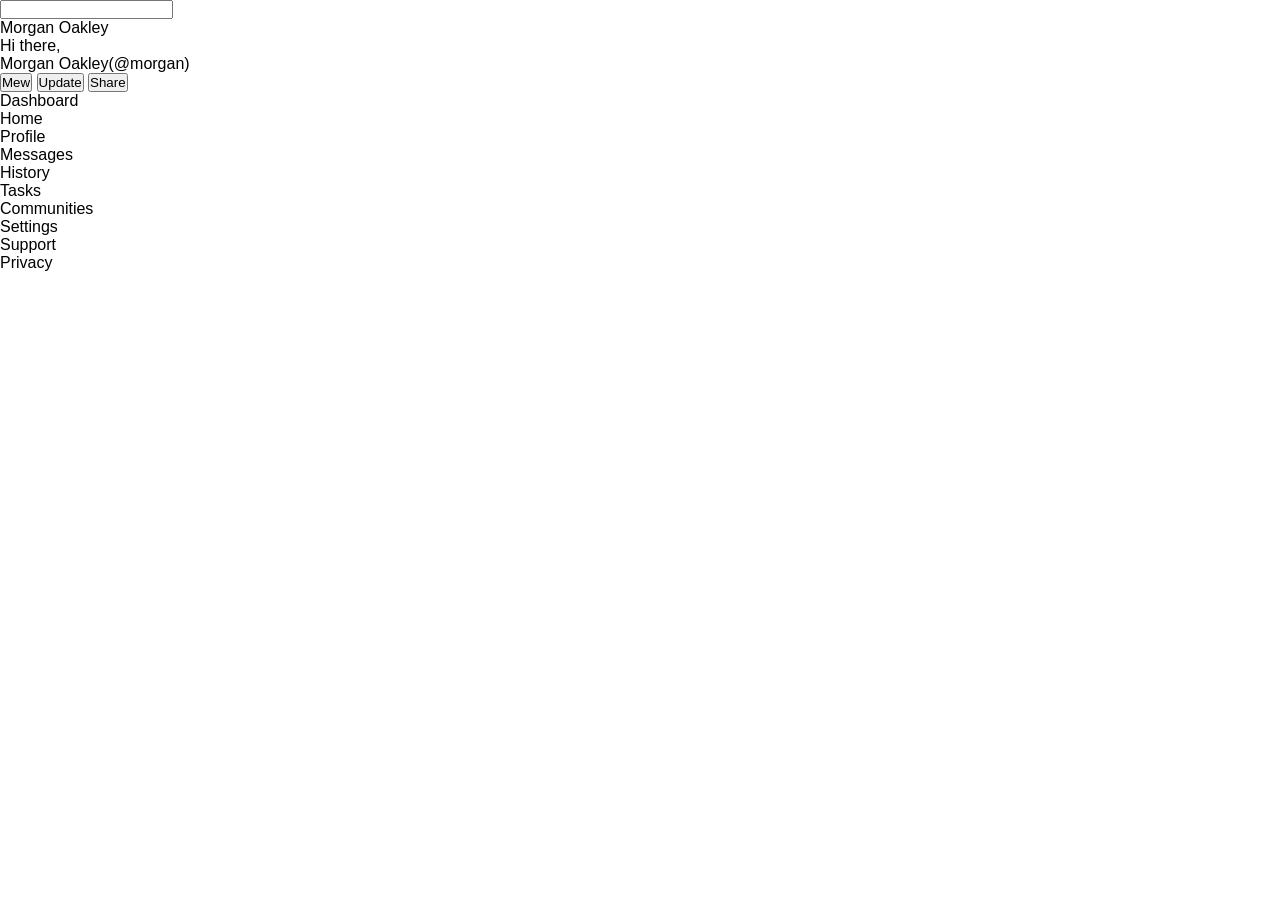
==== dashboard.html @ e3894e98 "Add html elements for header and sidebar." ====
<!DOCTYPE html>
<html lang="en">

<head>
    <meta charset="UTF-8">
    <meta http-equiv="X-UA-Compatible" content="IE=edge">
    <meta name="viewport" content="width=device-width, initial-scale=1.0">
    <title>Admin Dashboard</title>
    <link rel="stylesheet" href="style.css">
</head>

<body>
    <div class="container">
        <header>
            <div class="upperpart">
                <div class="upper-left">
                    <label for="searchbar"></label>
                    <input type="text" name="searchbar" id="searchbar">
                </div>
                <div class="upper-right">
                    <div class="notification"></div>
                    <div class="profilePic"></div>
                    <p>Morgan Oakley</p>
                </div>
            </div>
            <div class="lowerpart">
                <div class="lower-left">
                    <div class="bigger-profilePic"></div>
                    <div class="userName">
                        <p>Hi there,</p>
                        <p>Morgan Oakley(@morgan)</p>
                    </div>
                </div>
                <div class="lower-right">
                    <button>Mew</button>
                    <button>Update</button>
                    <button>Share</button>
                </div>
            </div>
        </header>
        <aside>
            <div class="dashboard">
                <div class="logo"></div>
                <p>Dashboard</p>
            </div>
            <div class="user-options">
                <div class="home">
                    <div class="home-logo"></div>
                    <p>Home</p>
                </div>
                <div class="profile">
                    <div class="profile-logo"></div>
                    <p>Profile</p>
                </div>
                <div class="messages">
                    <div class="messages-logo"></div>
                    <p>Messages</p>
                </div>
                <div class="history">
                    <div class="history-logo"></div>
                    <p>History</p>
                </div>
                <div class="tasks">
                    <div class="tasks-logo"></div>
                    <p>Tasks</p>
                </div>
                <div class="communities">
                    <div class="communities"></div>
                    <p>Communities</p>
                </div>
            </div>
            <div class="user-settings">
                <div class="settings">
                    <div class="settings-logo"></div>
                    <p>Settings</p>
                </div>
                <div class="support">
                    <div class="support-logo"></div>
                    <p>Support</p>
                </div>
                <div class="privacy">
                    <div class="privacy-logo"></div>
                    <p>Privacy</p>
                </div>
            </div>
        </aside>
        <main></main>
    </div>
</body>

</html>
---- style.css ----
*{
    margin: 0;
    padding: 0;
}
body{
    font-family: 'Roboto',sans-serif;
    font-size: 1rem;
}
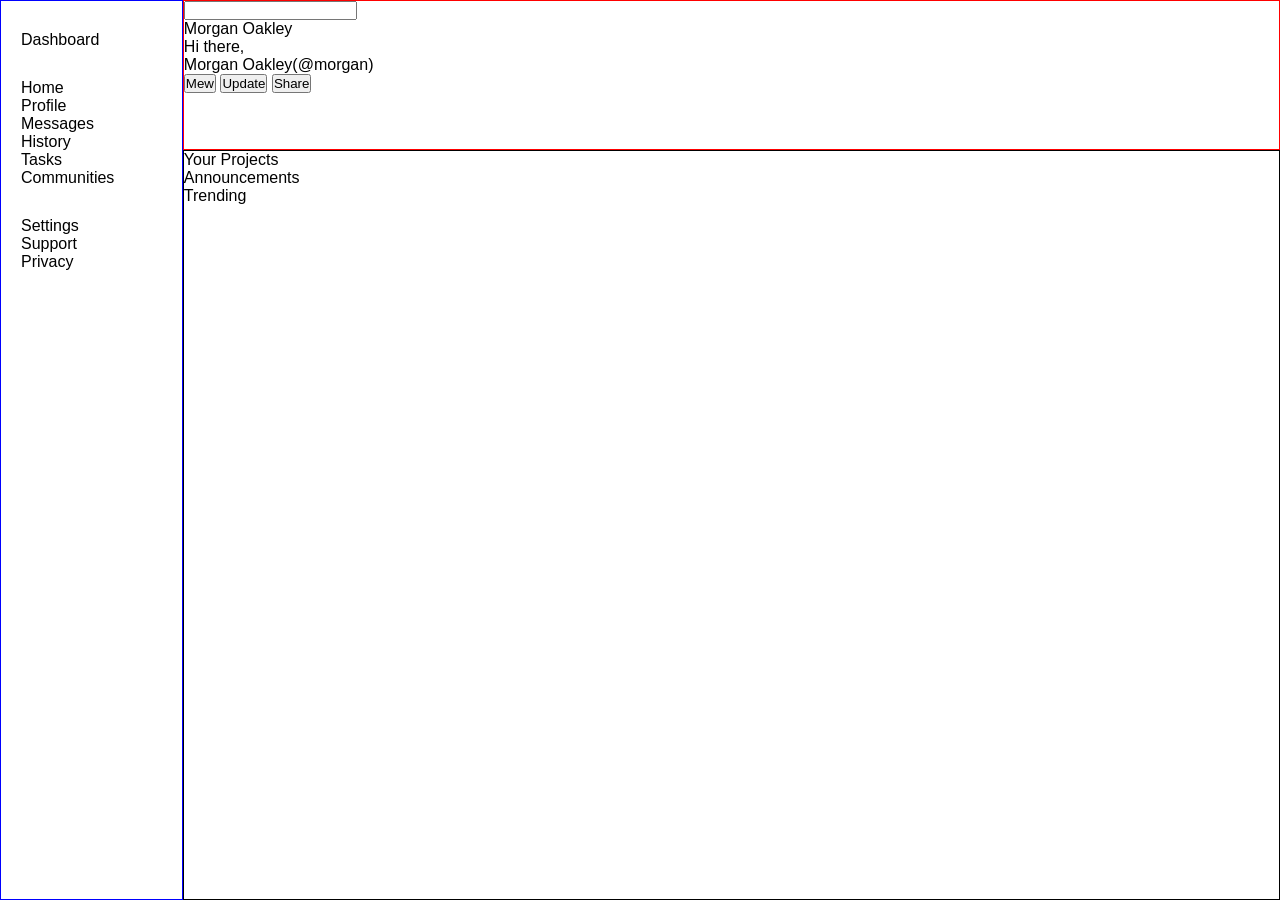
==== commit 07633a1f: "Make basic page structure using grid." ====
--- a/dashboard.html
+++ b/dashboard.html
@@ -39,52 +39,76 @@
             </div>
         </header>
         <aside>
-            <div class="dashboard">
-                <div class="logo"></div>
-                <p>Dashboard</p>
-            </div>
-            <div class="user-options">
-                <div class="home">
-                    <div class="home-logo"></div>
-                    <p>Home</p>
+            <div class="aside-container">
+                <div class="dashboard">
+                    <div class="logo"></div>
+                    <p>Dashboard</p>
                 </div>
-                <div class="profile">
-                    <div class="profile-logo"></div>
-                    <p>Profile</p>
+                <div class="user-options">
+                    <div class="home">
+                        <div class="home-logo"></div>
+                        <p>Home</p>
+                    </div>
+                    <div class="profile">
+                        <div class="profile-logo"></div>
+                        <p>Profile</p>
+                    </div>
+                    <div class="messages">
+                        <div class="messages-logo"></div>
+                        <p>Messages</p>
+                    </div>
+                    <div class="history">
+                        <div class="history-logo"></div>
+                        <p>History</p>
+                    </div>
+                    <div class="tasks">
+                        <div class="tasks-logo"></div>
+                        <p>Tasks</p>
+                    </div>
+                    <div class="communities">
+                        <div class="communities"></div>
+                        <p>Communities</p>
+                    </div>
                 </div>
-                <div class="messages">
-                    <div class="messages-logo"></div>
-                    <p>Messages</p>
-                </div>
-                <div class="history">
-                    <div class="history-logo"></div>
-                    <p>History</p>
-                </div>
-                <div class="tasks">
-                    <div class="tasks-logo"></div>
-                    <p>Tasks</p>
-                </div>
-                <div class="communities">
-                    <div class="communities"></div>
-                    <p>Communities</p>
-                </div>
-            </div>
-            <div class="user-settings">
-                <div class="settings">
-                    <div class="settings-logo"></div>
-                    <p>Settings</p>
-                </div>
-                <div class="support">
-                    <div class="support-logo"></div>
-                    <p>Support</p>
-                </div>
-                <div class="privacy">
-                    <div class="privacy-logo"></div>
-                    <p>Privacy</p>
+                <div class="user-settings">
+                    <div class="settings">
+                        <div class="settings-logo"></div>
+                        <p>Settings</p>
+                    </div>
+                    <div class="support">
+                        <div class="support-logo"></div>
+                        <p>Support</p>
+                    </div>
+                    <div class="privacy">
+                        <div class="privacy-logo"></div>
+                        <p>Privacy</p>
+                    </div>
                 </div>
             </div>
         </aside>
-        <main></main>
+        <main>
+            <div class="center-content">
+                <p>Your Projects</p>
+                <div class="center-grid">
+                    <div class="gridbox-1"></div>
+                    <div class="gridbox-2"></div>
+                    <div class="gridbox-3"></div>
+                    <div class="gridbox-4"></div>
+                    <div class="gridbox-5"></div>
+                    <div class="gridbox-6"></div>
+                </div>
+            </div>
+            <div class="cards">
+                <div class="card-1">
+                    <p>Announcements</p>
+                    <div></div>
+                </div>
+                <div class="card-2">
+                    <p>Trending</p>
+                    <div></div>
+                </div>
+            </div>
+        </main>
     </div>
 </body>
 
--- a/style.css
+++ b/style.css
@@ -2,7 +2,37 @@
     margin: 0;
     padding: 0;
 }
+:root{
+    height: 100%;
+}
 body{
     font-family: 'Roboto',sans-serif;
     font-size: 1rem;
+    height: 100%;
 }
+.container{
+    display: grid;
+    grid-template-columns: 1fr 6fr;
+    grid-template-rows: 1fr 5fr;
+    height: 100%;
+    width: 100%;
+}
+header{
+    border: 1px solid red;
+    grid-column: 2/3;
+}
+aside{
+    border: 1px solid blue;
+    grid-column: 1/2;
+    grid-row: 1/3;
+    padding-top: 30px;
+    padding-left: 20px;
+}
+main{
+    border: 1px solid black;
+}
+.aside-container{
+    height: 20%;
+    display: grid;
+    gap: 30px;
+}
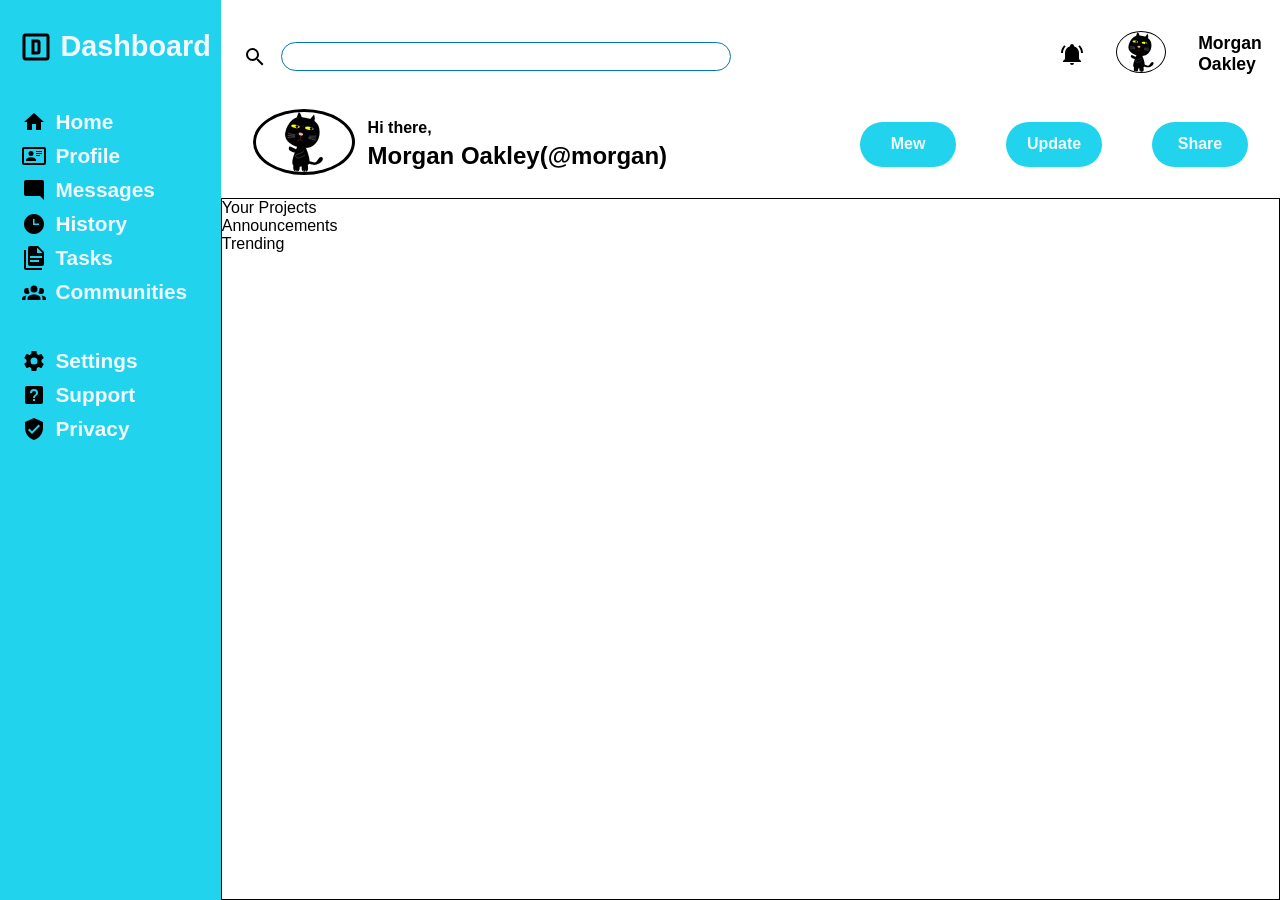
==== commit a659e989: "Style sidebar and header, form internal grid layouts." ====
--- a/dashboard.html
+++ b/dashboard.html
@@ -14,18 +14,18 @@
         <header>
             <div class="upperpart">
                 <div class="upper-left">
-                    <label for="searchbar"></label>
+                    <label for="searchbar"><img src="magnify.svg" alt="search"></label>
                     <input type="text" name="searchbar" id="searchbar">
                 </div>
                 <div class="upper-right">
-                    <div class="notification"></div>
-                    <div class="profilePic"></div>
+                    <div class="notification"><img src="bell-ring.svg" alt="notification"></div>
+                    <div class="profilePic"><img src="blackcat.svg" alt="profileImg"></div>
                     <p>Morgan Oakley</p>
                 </div>
             </div>
             <div class="lowerpart">
                 <div class="lower-left">
-                    <div class="bigger-profilePic"></div>
+                    <div class="bigger-profilePic"><img src="blackcat.svg" alt="bigprofileImg"></div>
                     <div class="userName">
                         <p>Hi there,</p>
                         <p>Morgan Oakley(@morgan)</p>
@@ -41,46 +41,46 @@
         <aside>
             <div class="aside-container">
                 <div class="dashboard">
-                    <div class="logo"></div>
+                    <img src="alpha-d-box-outline.svg" alt="dashboard">
                     <p>Dashboard</p>
                 </div>
                 <div class="user-options">
                     <div class="home">
-                        <div class="home-logo"></div>
+                        <img src="home.svg" alt="home">
                         <p>Home</p>
                     </div>
                     <div class="profile">
-                        <div class="profile-logo"></div>
+                        <img src="card-account-details-outline.svg" alt="profile">
                         <p>Profile</p>
                     </div>
                     <div class="messages">
-                        <div class="messages-logo"></div>
+                        <img src="message-reply.svg" alt="message">
                         <p>Messages</p>
                     </div>
                     <div class="history">
-                        <div class="history-logo"></div>
+                        <img src="clock-time-three.svg" alt="history">
                         <p>History</p>
                     </div>
                     <div class="tasks">
-                        <div class="tasks-logo"></div>
+                        <img src="file-document-multiple.svg" alt="tasks">
                         <p>Tasks</p>
                     </div>
                     <div class="communities">
-                        <div class="communities"></div>
+                        <img src="account-group.svg" alt="communities">
                         <p>Communities</p>
                     </div>
                 </div>
                 <div class="user-settings">
                     <div class="settings">
-                        <div class="settings-logo"></div>
+                        <img src="cog.svg" alt="settings">
                         <p>Settings</p>
                     </div>
                     <div class="support">
-                        <div class="support-logo"></div>
+                        <img src="help-box.svg" alt="support">
                         <p>Support</p>
                     </div>
                     <div class="privacy">
-                        <div class="privacy-logo"></div>
+                        <img src="shield-check.svg" alt="privacy">
                         <p>Privacy</p>
                     </div>
                 </div>
--- a/style.css
+++ b/style.css
@@ -18,15 +18,18 @@
     width: 100%;
 }
 header{
-    border: 1px solid red;
     grid-column: 2/3;
+    padding: 1.2rem 2rem;
+    display: grid;
+    grid-template-rows: 1fr 1fr;
+    gap: 20px;
 }
 aside{
-    border: 1px solid blue;
     grid-column: 1/2;
     grid-row: 1/3;
-    padding-top: 30px;
-    padding-left: 20px;
+    padding-top: 1.8rem;
+    padding-left: 1.4rem;
+    background-color: #22d3ee;
 }
 main{
     border: 1px solid black;
@@ -34,5 +37,128 @@
 .aside-container{
     height: 20%;
     display: grid;
-    gap: 30px;
+    gap: 45px;
+}
+.upperpart{
+    display: grid;
+    grid-template-columns: repeat(4,1fr);
+    align-items: center;
+}
+.upper-left{
+    /* width: min(650px, 70%); */
+    grid-column: 1/4;
+    align-items: center;
+}
+.profilePic > img{
+    height: 2.5rem;
+    width: 3rem;
+    border: 1px solid black;
+    border-radius: 50%;
+}
+.upper-right{
+    width: 70%;
+    display: grid;
+    grid-template-columns: 1fr 1fr 5fr;
+    align-items: center;
+    justify-content: center;
+    gap: 2rem;
+    justify-self: end;
+}
+.notification{
+    display: grid;
+    align-items: center;
+}
+.upper-right>p{
+    font-size: 1.1rem;
+    font-weight: 700;
+}
+.bigger-profilePic>img{
+    height: calc(2.5rem * 1.5);
+    width: calc(3rem * 2);
+    border: 3px solid black;
+    border-radius: 50%;
+}
+.lowerpart{
+    display: grid;
+    grid-template-columns: repeat(4,1fr);
+}
+.lower-right{
+    grid-column: 4/5;
+    place-self: center;
+    display: grid;
+    grid-template-columns: repeat(3,1fr);
+    gap: 50px;
+}
+.lower-left{
+    display: grid;
+    grid-template-columns: 1fr 10fr;
+    grid-column: 1/4;
+    align-items: center;
+    gap: 0.8rem;
+}
+.userName{
+    display: grid;
+    gap: 5px;
+}
+.upper-left>input{
+    width: 60%;
+    height: 3vh;
+    outline: none !important;
+    border: 1px solid #0077b6;
+    border-radius: 20px;
+
+}
+.upper-left>label>img{
+    position: relative;
+    top: 8px;
+    right: 10px;
+}
+.aside-container img{
+    color: #f0f9ff;
+}
+.home,.profile,.messages,.history,.tasks,.communities,.settings,.support,.privacy{
+    display: grid;
+    grid-template-columns: 1fr 5fr;
+    align-items: center;
+    font-size: 1.3rem;
+    color: #f0f9ff;
+    font-weight: 700;
+}
+.dashboard{
+    display: grid;
+    grid-template-columns: 1fr 5fr;
+    align-items: center;
+    font-size: 1.8rem;
+    color: #f0f9ff;
+    font-weight: 700;
+}
+.dashboard>img{
+    width: 3rem;
+    height: 4vh;
+}
+.dashboard>p,.dashboard>img{
+    position: relative;
+    right: 10px;
+}
+.user-options,.user-settings{
+    display: grid;
+    gap: 10px;
+}
+.userName>p:first-of-type{
+    font-weight: 700;
+}
+.userName>p:last-of-type{
+    font-size: 1.5rem;
+    font-weight: 700;
+}
+.lower-right>button{
+    font-size: 1rem;
+    color: #f0f9ff;
+    width: 6rem;
+    height: 5vh;
+    font-weight: 700;
+    outline: none;
+    border: none;
+    background-color: #22d3ee;
+    border-radius: 1.5rem;
 }
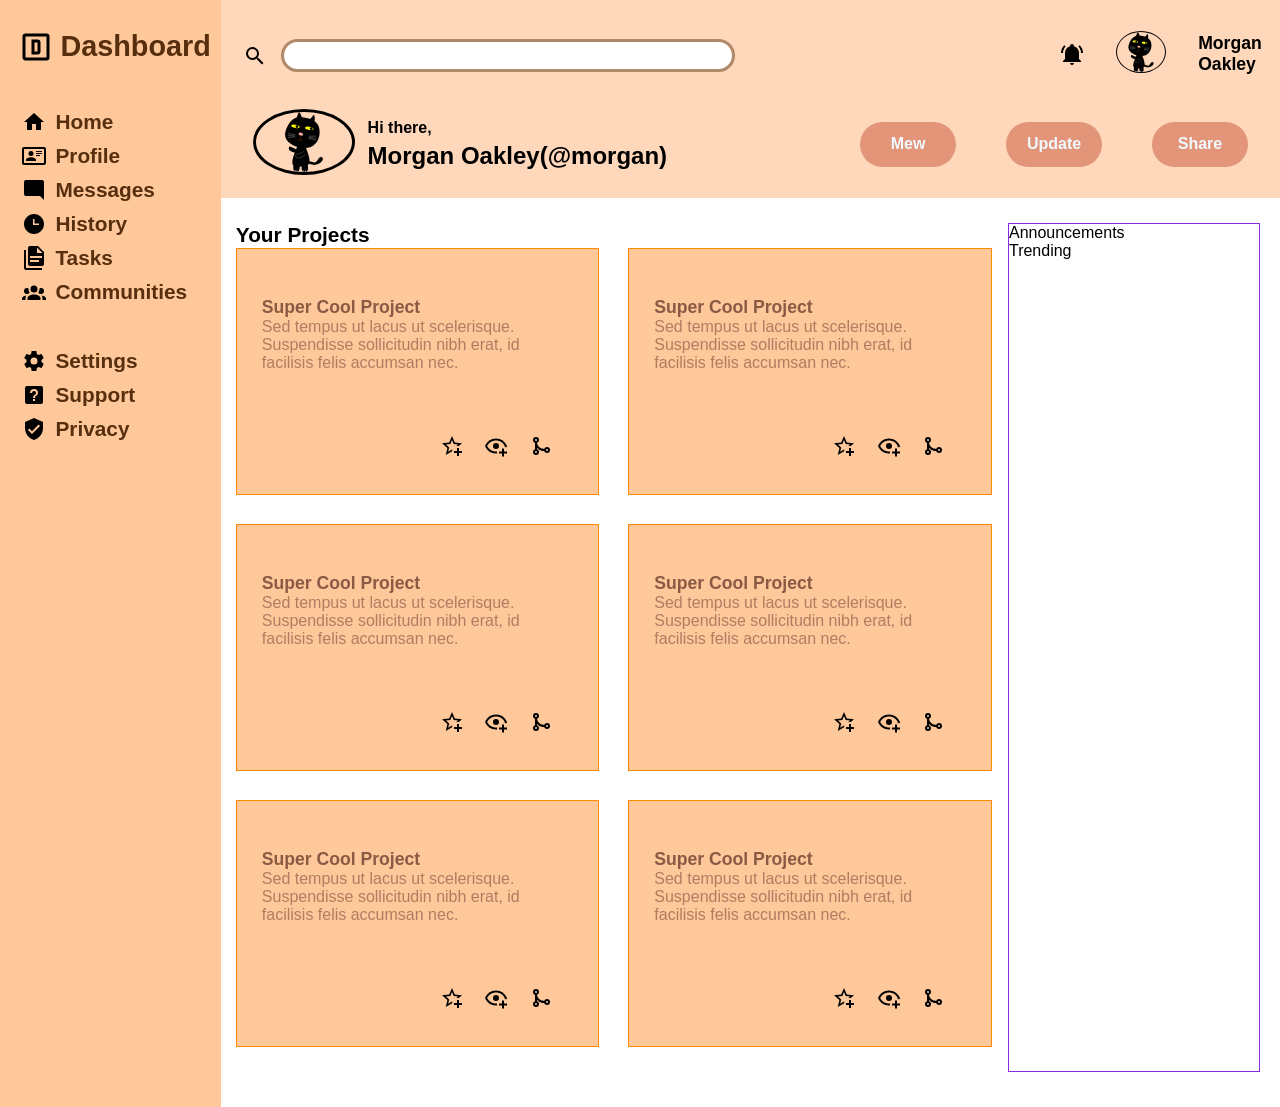
==== commit 0ed4af80: "Implement grid for the projects section." ====
--- a/dashboard.html
+++ b/dashboard.html
@@ -87,25 +87,87 @@
             </div>
         </aside>
         <main>
-            <div class="center-content">
-                <p>Your Projects</p>
-                <div class="center-grid">
-                    <div class="gridbox-1"></div>
-                    <div class="gridbox-2"></div>
-                    <div class="gridbox-3"></div>
-                    <div class="gridbox-4"></div>
-                    <div class="gridbox-5"></div>
-                    <div class="gridbox-6"></div>
+            <div class="main-container">
+                <div class="center-content">
+                    <p>Your Projects</p>
+                    <div class="center-grid">
+                        <div class="gridbox-1">
+                            <div class="grid-text">
+                                <p>Super Cool Project</p>
+                                <p>Sed tempus ut lacus ut scelerisque. Suspendisse sollicitudin nibh erat, id facilisis
+                                    felis accumsan nec.</p>
+                            </div>
+                            <div></div>
+                            <img src="star-plus-outline.svg" alt="favourite">
+                            <img src="eye-plus-outline.svg" alt="watchers">
+                            <img src="source-merge.svg" alt="clone">
+                        </div>
+                        <div class="gridbox-2">
+                            <div class="grid-text">
+                                <p>Super Cool Project</p>
+                                <p>Sed tempus ut lacus ut scelerisque. Suspendisse sollicitudin nibh erat, id facilisis
+                                    felis accumsan nec.</p>
+                            </div>
+                            <div></div>
+                            <img src="star-plus-outline.svg" alt="favourite">
+                            <img src="eye-plus-outline.svg" alt="watchers">
+                            <img src="source-merge.svg" alt="clone">
+                        </div>
+                        <div class="gridbox-3">
+                            <div class="grid-text">
+                                <p>Super Cool Project</p>
+                                <p>Sed tempus ut lacus ut scelerisque. Suspendisse sollicitudin nibh erat, id facilisis
+                                    felis accumsan nec.</p>
+                            </div>
+                            <div></div>
+                            <img src="star-plus-outline.svg" alt="favourite">
+                            <img src="eye-plus-outline.svg" alt="watchers">
+                            <img src="source-merge.svg" alt="clone">
+                        </div>
+                        <div class="gridbox-4">
+                            <div class="grid-text">
+                                <p>Super Cool Project</p>
+                                <p>Sed tempus ut lacus ut scelerisque. Suspendisse sollicitudin nibh erat, id facilisis
+                                    felis accumsan nec.</p>
+                            </div>
+                            <div></div>
+                            <img src="star-plus-outline.svg" alt="favourite">
+                            <img src="eye-plus-outline.svg" alt="watchers">
+                            <img src="source-merge.svg" alt="clone">
+                        </div>
+                        <div class="gridbox-5">
+                            <div class="grid-text">
+                                <p>Super Cool Project</p>
+                                <p>Sed tempus ut lacus ut scelerisque. Suspendisse sollicitudin nibh erat, id facilisis
+                                    felis accumsan nec.</p>
+                            </div>
+                            <div></div>
+                            <img src="star-plus-outline.svg" alt="favourite">
+                            <img src="eye-plus-outline.svg" alt="watchers">
+                            <img src="source-merge.svg" alt="clone">
+                        </div>
+                        <div class="gridbox-6">
+                            <div class="grid-text">
+                                <p>Super Cool Project</p>
+                                <p>Sed tempus ut lacus ut scelerisque. Suspendisse sollicitudin nibh erat, id facilisis
+                                    felis accumsan nec.</p>
+                            </div>
+                            <div></div>
+                            <img src="star-plus-outline.svg" alt="favourite">
+                            <img src="eye-plus-outline.svg" alt="watchers">
+                            <img src="source-merge.svg" alt="clone">
+                        </div>
+                    </div>
                 </div>
-            </div>
-            <div class="cards">
-                <div class="card-1">
-                    <p>Announcements</p>
-                    <div></div>
-                </div>
-                <div class="card-2">
-                    <p>Trending</p>
-                    <div></div>
+                <div class="cards">
+                    <div class="card-1">
+                        <p>Announcements</p>
+                        <div></div>
+                    </div>
+                    <div class="card-2">
+                        <p>Trending</p>
+                        <div></div>
+                    </div>
                 </div>
             </div>
         </main>
--- a/style.css
+++ b/style.css
@@ -23,16 +23,17 @@
     display: grid;
     grid-template-rows: 1fr 1fr;
     gap: 20px;
+    background-color:#ffd7ba ;
 }
 aside{
     grid-column: 1/2;
     grid-row: 1/3;
     padding-top: 1.8rem;
     padding-left: 1.4rem;
-    background-color: #22d3ee;
+    background-color:#fec89a;
 }
 main{
-    border: 1px solid black;
+    padding: 25px 20px 35px 15px;
 }
 .aside-container{
     height: 20%;
@@ -104,7 +105,7 @@
     width: 60%;
     height: 3vh;
     outline: none !important;
-    border: 1px solid #0077b6;
+    border: 3px solid #b08968;
     border-radius: 20px;
 
 }
@@ -121,7 +122,7 @@
     grid-template-columns: 1fr 5fr;
     align-items: center;
     font-size: 1.3rem;
-    color: #f0f9ff;
+    color: #582f0e;
     font-weight: 700;
 }
 .dashboard{
@@ -129,7 +130,7 @@
     grid-template-columns: 1fr 5fr;
     align-items: center;
     font-size: 1.8rem;
-    color: #f0f9ff;
+    color: #582f0e;
     font-weight: 700;
 }
 .dashboard>img{
@@ -159,6 +160,54 @@
     font-weight: 700;
     outline: none;
     border: none;
-    background-color: #22d3ee;
+    background-color: #e29578;
     border-radius: 1.5rem;
+}
+.main-container{
+    height:100%;
+    display: grid;
+    grid-template-columns: 3fr 1fr;
+    gap: 1rem;
+}
+.center-content{
+    display: grid;
+    grid-template-rows: 0.5fr 8fr;
+}
+.cards{
+    border:1px solid blueviolet;
+}
+.center-grid{
+    display: grid;
+    grid-template-columns: repeat(auto-fit,minmax(350px,1fr));
+    gap: 1.8rem;
+}
+.center-grid>div{
+    height: 25vh;
+    border: 1px solid darkorange;
+}
+.center-content>p{
+    font-size: 1.3rem;
+    font-weight: 700;
+}
+.center-grid>div{
+    display: grid;
+    grid-template-rows: 3fr 1fr;
+    grid-template-columns: 4fr 1fr 1fr 1fr;
+    padding: 10px 25px;
+    justify-content: center;
+    row-gap: 1.5rem;
+    background-color: #fec89a;
+}
+.grid-text{
+    grid-column: 1/5;
+    place-self: center;
+}
+.grid-text>p:nth-child(1){
+    font-size: 1.1rem;
+    font-weight: 700;
+    color: #8a5a44;
+}
+.grid-text>p:last-of-type{
+    font-size: 1rem;
+    color: #b07d62;
 }
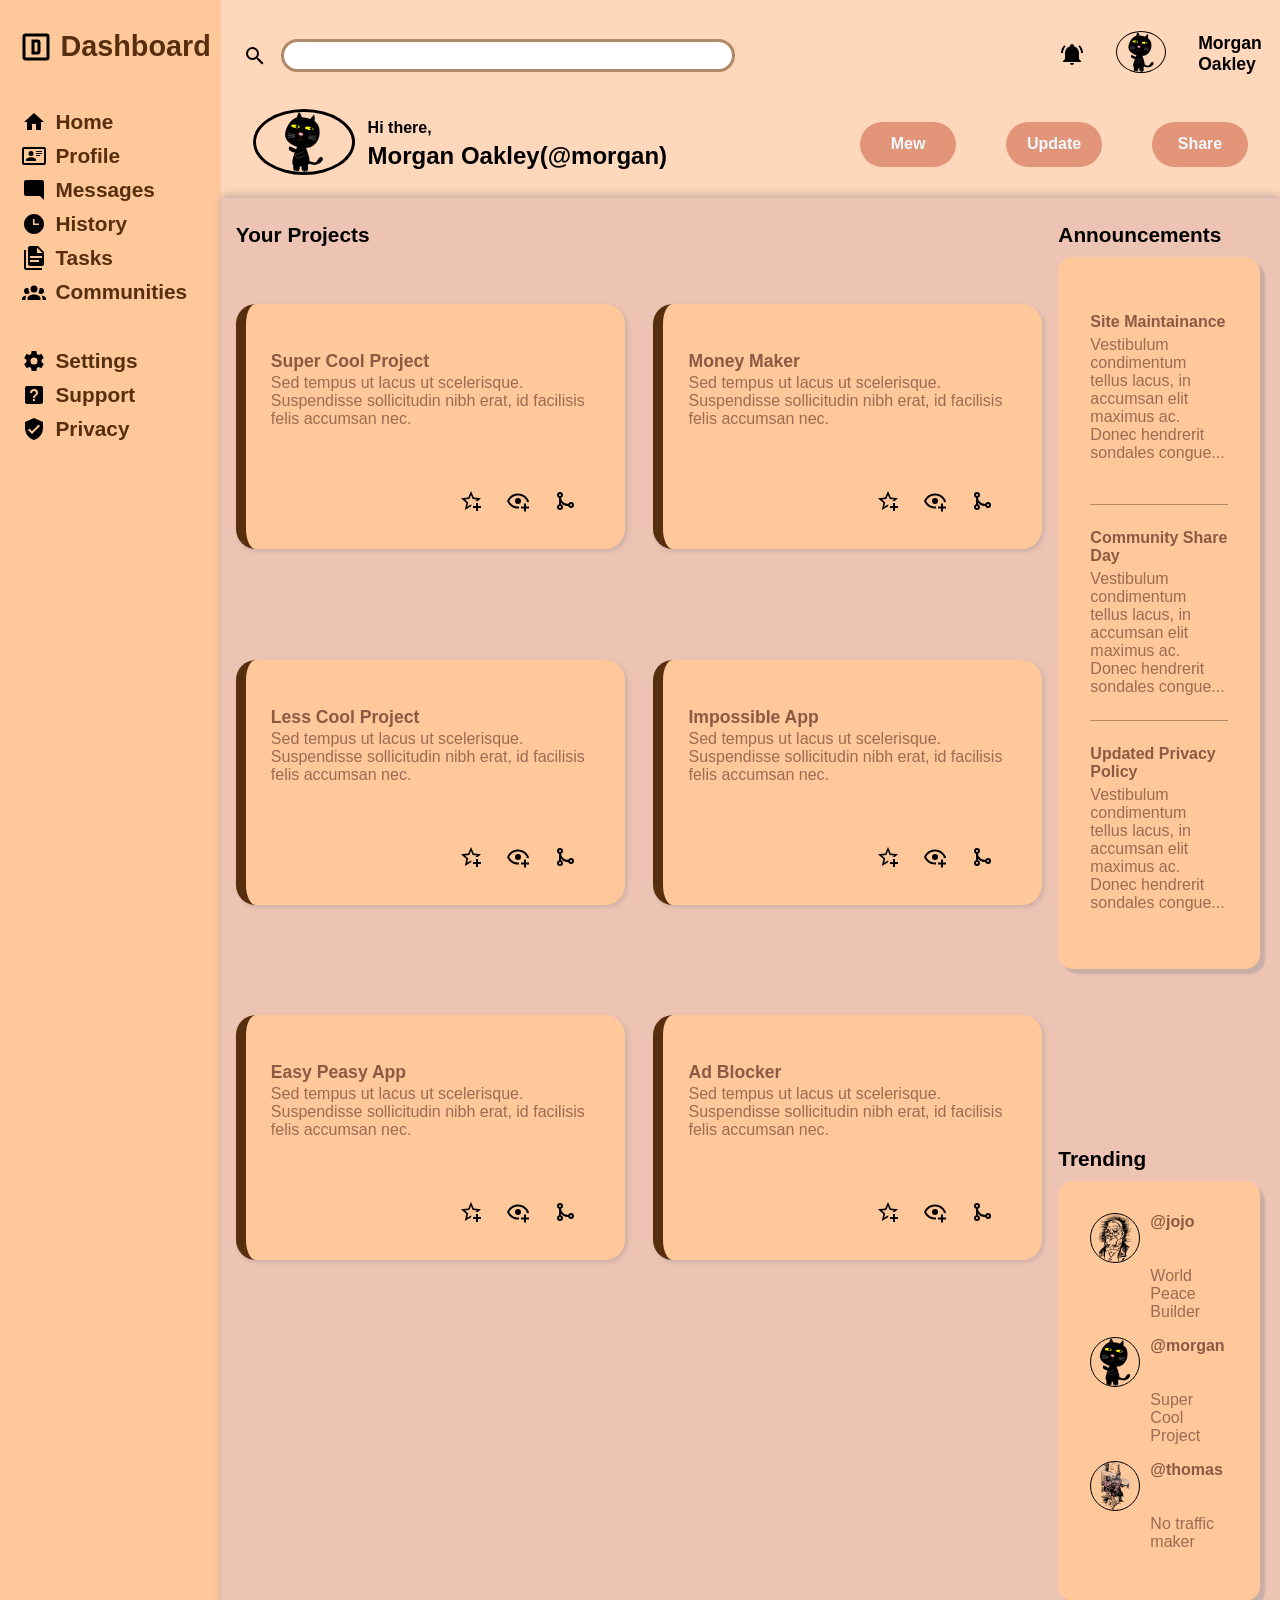
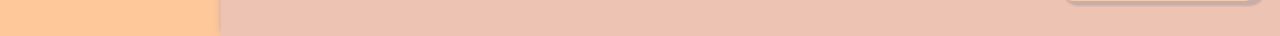
==== commit 71067b8d: "Implement styling and positioning of side info boxes." ====
--- a/dashboard.html
+++ b/dashboard.html
@@ -104,7 +104,7 @@
                         </div>
                         <div class="gridbox-2">
                             <div class="grid-text">
-                                <p>Super Cool Project</p>
+                                <p>Money Maker</p>
                                 <p>Sed tempus ut lacus ut scelerisque. Suspendisse sollicitudin nibh erat, id facilisis
                                     felis accumsan nec.</p>
                             </div>
@@ -115,7 +115,7 @@
                         </div>
                         <div class="gridbox-3">
                             <div class="grid-text">
-                                <p>Super Cool Project</p>
+                                <p>Less Cool Project</p>
                                 <p>Sed tempus ut lacus ut scelerisque. Suspendisse sollicitudin nibh erat, id facilisis
                                     felis accumsan nec.</p>
                             </div>
@@ -126,7 +126,7 @@
                         </div>
                         <div class="gridbox-4">
                             <div class="grid-text">
-                                <p>Super Cool Project</p>
+                                <p>Impossible App</p>
                                 <p>Sed tempus ut lacus ut scelerisque. Suspendisse sollicitudin nibh erat, id facilisis
                                     felis accumsan nec.</p>
                             </div>
@@ -137,7 +137,7 @@
                         </div>
                         <div class="gridbox-5">
                             <div class="grid-text">
-                                <p>Super Cool Project</p>
+                                <p>Easy Peasy App</p>
                                 <p>Sed tempus ut lacus ut scelerisque. Suspendisse sollicitudin nibh erat, id facilisis
                                     felis accumsan nec.</p>
                             </div>
@@ -148,7 +148,7 @@
                         </div>
                         <div class="gridbox-6">
                             <div class="grid-text">
-                                <p>Super Cool Project</p>
+                                <p>Ad Blocker</p>
                                 <p>Sed tempus ut lacus ut scelerisque. Suspendisse sollicitudin nibh erat, id facilisis
                                     felis accumsan nec.</p>
                             </div>
@@ -162,11 +162,43 @@
                 <div class="cards">
                     <div class="card-1">
                         <p>Announcements</p>
-                        <div></div>
+                        <div class="card1-content">
+                            <div>
+                                <p>Site Maintainance</p>
+                                <p>Vestibulum condimentum tellus lacus, in accumsan elit maximus ac. Donec hendrerit
+                                    sondales congue...</p>
+                            </div>
+                            <div>
+                                <p>Community Share Day</p>
+                                <p>Vestibulum condimentum tellus lacus, in accumsan elit maximus ac. Donec hendrerit
+                                    sondales congue...</p>
+                            </div>
+                            <div>
+                                <p>Updated Privacy Policy</p>
+                                <p>Vestibulum condimentum tellus lacus, in accumsan elit maximus ac. Donec hendrerit
+                                    sondales congue...</p>
+                            </div>
+                        </div>
                     </div>
                     <div class="card-2">
                         <p>Trending</p>
-                        <div></div>
+                        <div class="card2-content">
+                           <div>
+                               <img src="baldmanface-1922.svg" alt="user1">
+                               <p>@jojo</p>
+                               <p>World Peace Builder</p>
+                           </div>
+                           <div>
+                               <img src="blackcat.svg" alt="currentuser">
+                               <p>@morgan</p>
+                               <p>Super Cool Project</p>
+                           </div>
+                           <div>
+                               <img src="twofirefighters-1918-colour.svg" alt="user3">
+                               <p>@thomas</p>
+                               <p>No traffic maker</p>
+                           </div>
+                        </div>
                     </div>
                 </div>
             </div>
--- a/style.css
+++ b/style.css
@@ -1,3 +1,4 @@
+
 *{
     margin: 0;
     padding: 0;
@@ -34,6 +35,8 @@
 }
 main{
     padding: 25px 20px 35px 15px;
+    background-color: #edc4b3;
+    box-shadow: 0 -3px 8px #c9ada7;
 }
 .aside-container{
     height: 20%;
@@ -166,24 +169,23 @@
 .main-container{
     height:100%;
     display: grid;
-    grid-template-columns: 3fr 1fr;
+    grid-template-columns: 4fr 1fr;
     gap: 1rem;
 }
 .center-content{
     display: grid;
     grid-template-rows: 0.5fr 8fr;
-}
-.cards{
-    border:1px solid blueviolet;
 }
 .center-grid{
     display: grid;
     grid-template-columns: repeat(auto-fit,minmax(350px,1fr));
     gap: 1.8rem;
+    height: 80%;
 }
 .center-grid>div{
     height: 25vh;
-    border: 1px solid darkorange;
+    border-radius: 20px;
+    border-left: 10px solid #582f0e;
 }
 .center-content>p{
     font-size: 1.3rem;
@@ -197,6 +199,7 @@
     justify-content: center;
     row-gap: 1.5rem;
     background-color: #fec89a;
+    box-shadow: 2px 2px 5px #c9ada7;
 }
 .grid-text{
     grid-column: 1/5;
@@ -206,8 +209,75 @@
     font-size: 1.1rem;
     font-weight: 700;
     color: #8a5a44;
+    margin-bottom: 2px;
 }
 .grid-text>p:last-of-type{
     font-size: 1rem;
-    color: #b07d62;
+    color: #9d6b53;
+}
+.cards{
+    display: grid;
+    grid-template-rows: 2fr 1fr;
+    gap: 1rem;
+}
+.card1-content{
+    padding: 2rem;
+    display: grid;
+    grid-template-rows: repeat(3,1fr);
+    background-color: #fec89a;
+    border-radius: 15px;
+    box-shadow: 5px 5px 2px #c9ada7;
+}
+.card-1>p,.card-2>p{
+    font-size: 1.3rem;
+    font-weight: 700;
+    margin-bottom: 10px;
+}
+.card1-content>div>p:first-of-type{
+    font-weight: 700;
+    margin-bottom: 5px;
+}
+.card1-content>div:not(div:last-of-type){
+    border-bottom: 1px solid #b08968;
+}
+.card1-content>div{
+    padding: 1.5rem 0 1.5rem 0;
+}
+.card2-content{
+    padding: 2rem;
+    background-color: #fec89a;
+    border-radius: 15px;
+    box-shadow: 5px 5px 2px #c9ada7;
+    display: grid;
+    grid-template-rows: repeat(3,1fr);
+    gap: 1rem;
+}
+.card2-content img{
+    width: 3rem;
+    height: 3rem;
+    border: 1px solid black;
+    border-radius: 50%;
+    grid-row: 1/3;
+}
+.card2-content>div{
+    display: grid;
+    grid-template-columns: 1fr 4fr;
+    grid-template-rows: repeat(2,1fr);
+    column-gap: 10px;
+}
+.card2-content>div>p:first-of-type{
+    font-weight: 700;
+    color: #8a5a44;
+}
+.card2-content>div>p:last-of-type{
+    color: #9d6b53;
+}
+header button:hover{
+    background-color: #9d6b53;
+}
+.card1-content>div>p:first-of-type{
+    color: #8a5a44;
+}
+.card1-content>div>p:last-of-type{
+    color:#9d6b53;
 }
